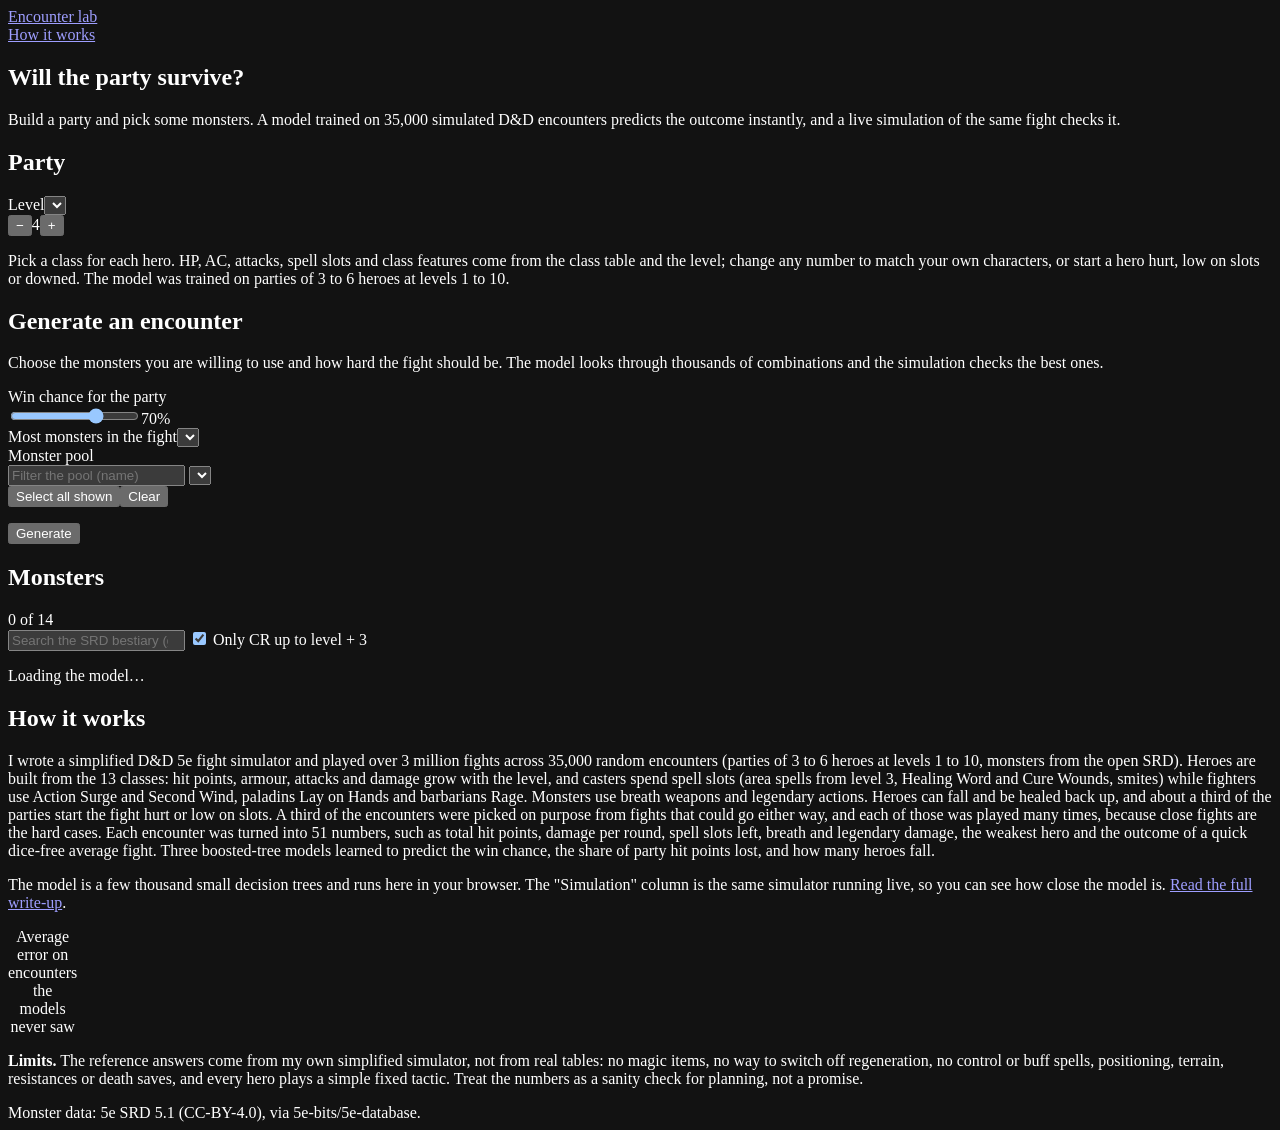
==== web/index.html @ fe72a818 "Add How it works page, fix limits text" ====
<!doctype html>
<html lang="en">
<head>
<meta charset="utf-8">
<meta name="viewport" content="width=device-width, initial-scale=1">
<title>Encounter lab</title>
<meta name="description" content="Predicts how a D&D party will do against a set of monsters, with a model trained on tens of thousands of simulated encounters.">
<meta name="color-scheme" content="dark">
<meta name="theme-color" content="#060A12">
<link rel="icon" href="data:,">
<link rel="stylesheet" href="style.css">
</head>
<body>
<header class="bar"><div class="bar-in">
  <a class="brand" href="./">Encounter lab</a>
  <nav><a href="how.html">How it works</a></nav>
</div></header>

<main class="wrap">
  <section class="intro">
    <h1>Will the party survive?</h1>
    <p class="lead">Build a party and pick some monsters. A model trained on <span data-k="enc">35,000</span> simulated D&amp;D encounters predicts the outcome instantly, and a live simulation of the same fight checks it.</p>
    <div class="presets" id="presets" aria-label="Example encounters"></div>
  </section>

  <div class="grid">
    <div class="col">
      <section class="card" aria-labelledby="partyH">
        <div class="card-head"><h2 id="partyH">Party</h2>
          <div class="ctrl"><label for="level">Level</label><select id="level"></select>
            <div class="stepper" role="group" aria-label="Number of heroes"><button type="button" id="heroDec" aria-label="Fewer heroes">−</button><span id="heroCount">4</span><button type="button" id="heroInc" aria-label="More heroes">+</button></div>
          </div>
        </div>
        <div id="heroes" class="heroes"></div>
        <p class="note">Pick a class for each hero. HP, AC, attacks, spell slots and class features come from the class table and the level; change any number to match your own characters, or start a hero hurt, low on slots or downed. The model was trained on <span class="range-text">parties of 3 to 6 heroes at levels 1 to 10</span>.</p>
      </section>

      <section class="card" aria-labelledby="genH" id="genCard">
        <div class="card-head"><h2 id="genH">Generate an encounter</h2></div>
        <p class="note first">Choose the monsters you are willing to use and how hard the fight should be. The model looks through thousands of combinations and the simulation checks the best ones.</p>
        <div class="gen-row"><span class="gen-label">Win chance for the party</span>
          <div class="gen-chips" id="genPresets" role="group" aria-label="Difficulty"></div></div>
        <div class="gen-row"><input type="range" id="genTarget" min="5" max="99" step="1" value="70" aria-label="Target win chance"><output id="genTargetOut">70%</output></div>
        <div class="gen-row"><label for="genMax" class="gen-label">Most monsters in the fight</label><select id="genMax"></select></div>
        <div class="gen-label">Monster pool <span class="sub" id="genPoolInfo"></span></div>
        <div class="search">
          <input id="gq" type="search" placeholder="Filter the pool (name)" autocomplete="off" aria-label="Filter the monster pool">
          <select id="gtype" aria-label="Monster type"></select>
        </div>
        <div class="gen-row"><button type="button" class="add" id="gAll">Select all shown</button><button type="button" class="add" id="gNone">Clear</button></div>
        <ul id="gpool" class="mlist"></ul>
        <div class="gen-row"><button type="button" class="primary" id="genGo">Generate</button><span class="sub" id="genStatus"></span></div>
        <div id="genOut" class="gen-out" aria-live="polite"></div>
      </section>

      <section class="card" aria-labelledby="monH">
        <div class="card-head"><h2 id="monH">Monsters</h2><span class="count" id="monCount">0 of 14</span></div>
        <div id="picked" class="picked"></div>
        <div class="search">
          <input id="q" type="search" placeholder="Search the SRD bestiary (goblin, troll, dragon…)" autocomplete="off" aria-label="Search monsters">
          <label class="check"><input type="checkbox" id="plausible" checked> Only CR up to level + 3</label>
        </div>
        <ul id="list" class="mlist"></ul>
      </section>
    </div>

    <aside class="col">
      <section class="card result" id="result" aria-live="polite">
        <div class="loading" id="loading">Loading the model…</div>
      </section>
    </aside>
  </div>

  <section class="card how" id="how">
    <h2>How it works</h2>
    <div class="how-grid">
      <div>
        <p>I wrote a simplified D&amp;D 5e fight simulator and played over <span data-k="fights">3 million</span> fights across <span data-k="enc">35,000</span> random encounters (<span class="range-text">parties of 3 to 6 heroes at levels 1 to 10</span>, monsters from the open SRD). Heroes are built from the 13 classes: hit points, armour, attacks and damage grow with the level, and casters spend spell slots (area spells from level 3, Healing Word and Cure Wounds, smites) while fighters use Action Surge and Second Wind, paladins Lay on Hands and barbarians Rage. Monsters use breath weapons and legendary actions. Heroes can fall and be healed back up, and about a third of the parties start the fight hurt or low on slots. A third of the encounters were picked on purpose from fights that could go either way, and each of those was played many times, because close fights are the hard cases. Each encounter was turned into 51 numbers, such as total hit points, damage per round, spell slots left, breath and legendary damage, the weakest hero and the outcome of a quick dice-free average fight. Three boosted-tree models learned to predict the win chance, the share of party hit points lost, and how many heroes fall.</p>
        <p>The model is a few thousand small decision trees and runs here in your browser. The "Simulation" column is the same simulator running live, so you can see how close the model is. <a href="how.html">Read the full write-up</a>.</p>
      </div>
      <div>
        <table class="metrics" id="metrics"><caption>Average error on encounters the models never saw</caption></table>
        <p class="note"><strong>Limits.</strong> The reference answers come from my own simplified simulator, not from real tables: no magic items, no way to switch off regeneration, no control or buff spells, positioning, terrain, resistances or death saves, and every hero plays a simple fixed tactic. Treat the numbers as a sanity check for planning, not a promise.</p>
      </div>
    </div>
  </section>
</main>
<footer class="foot"><div class="wrap"><span>Monster data: 5e SRD 5.1 (CC-BY-4.0), via 5e-bits/5e-database.</span></div></footer>

<script src="engine.js"></script>
<script src="app.js"></script>
</body>
</html>
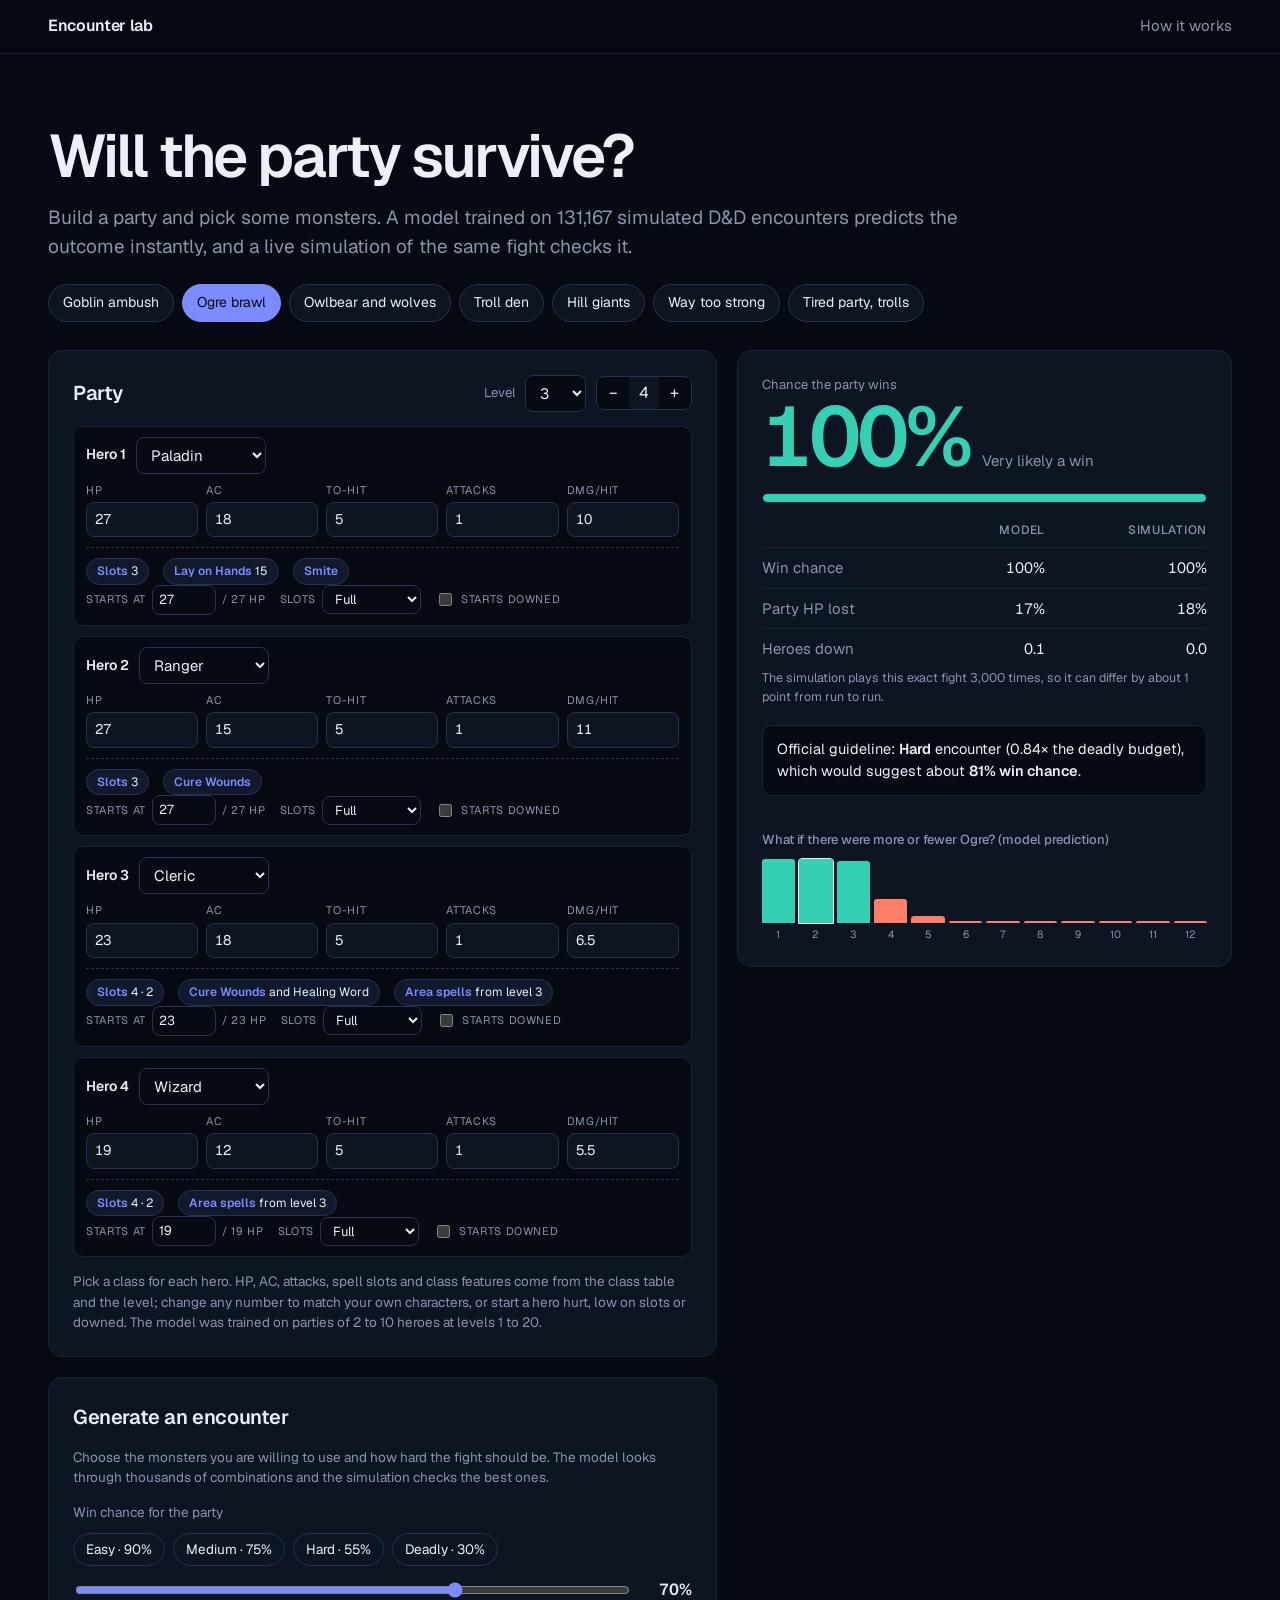
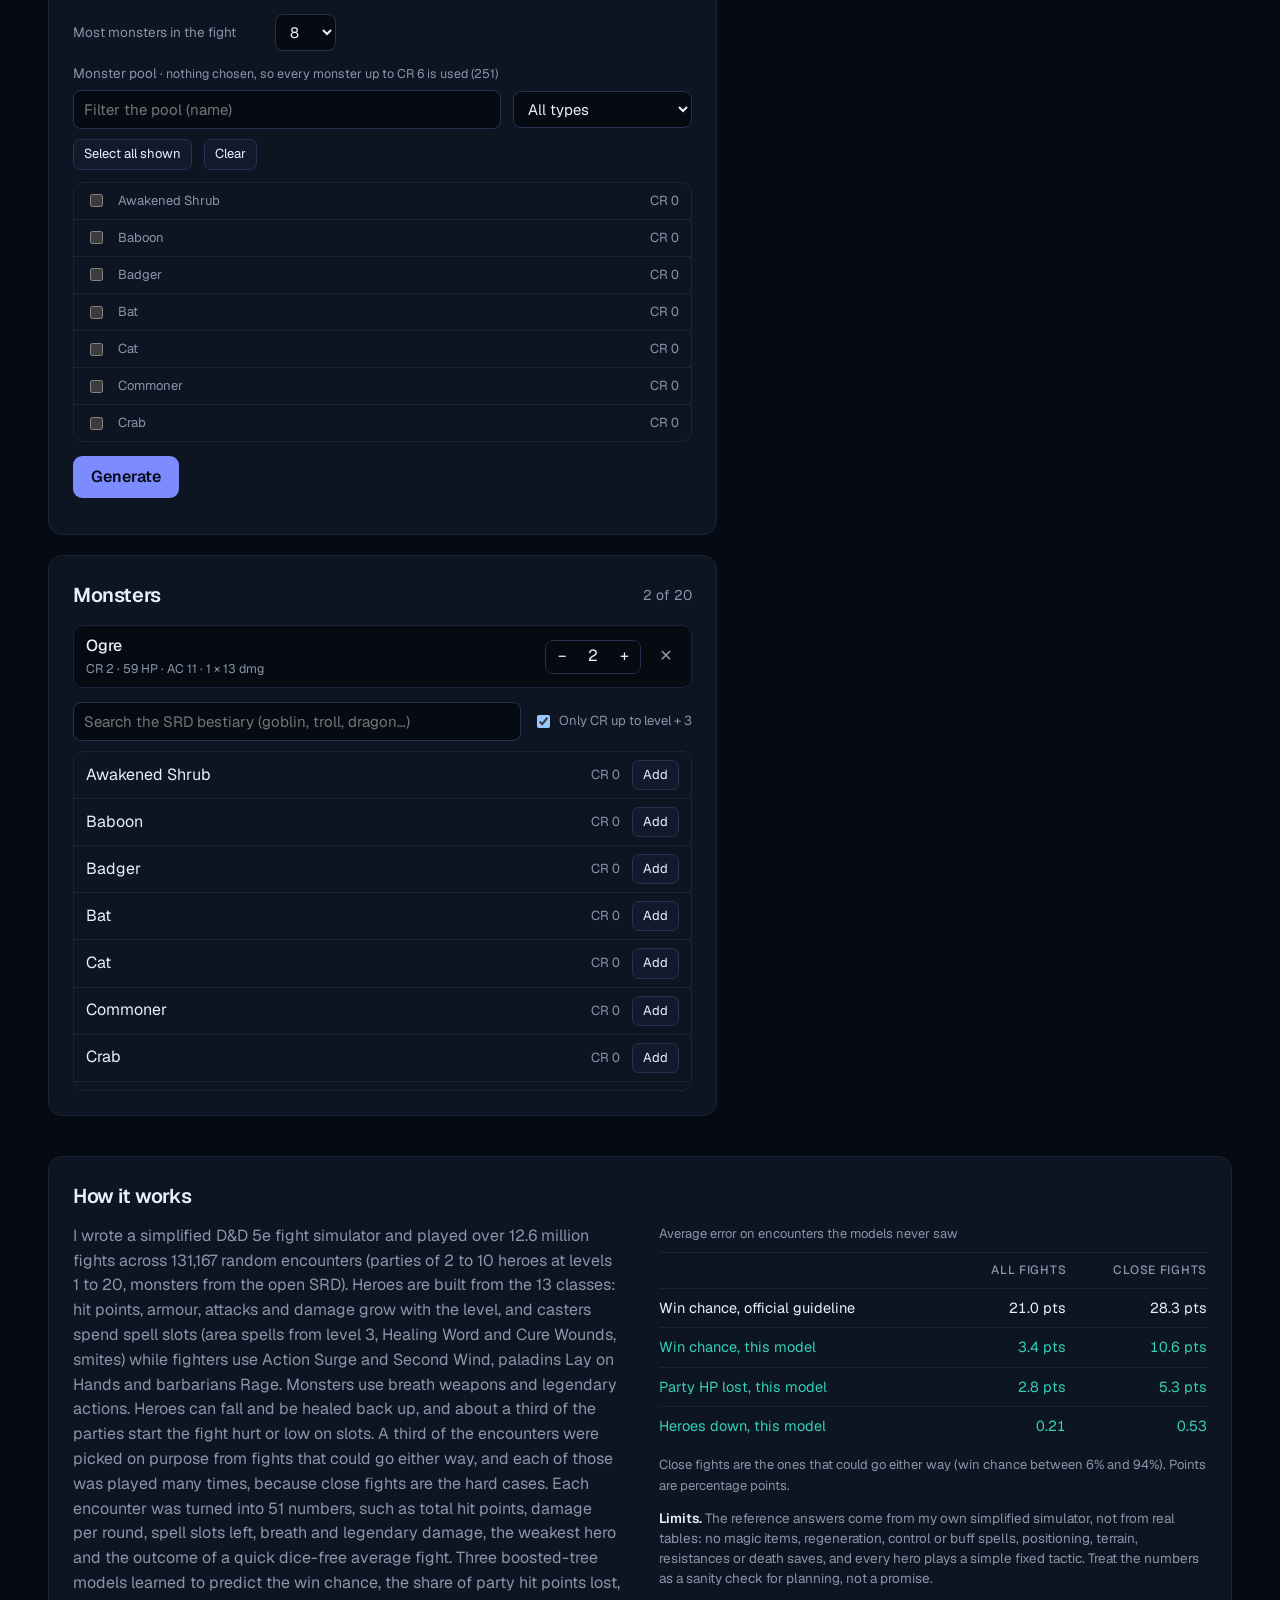
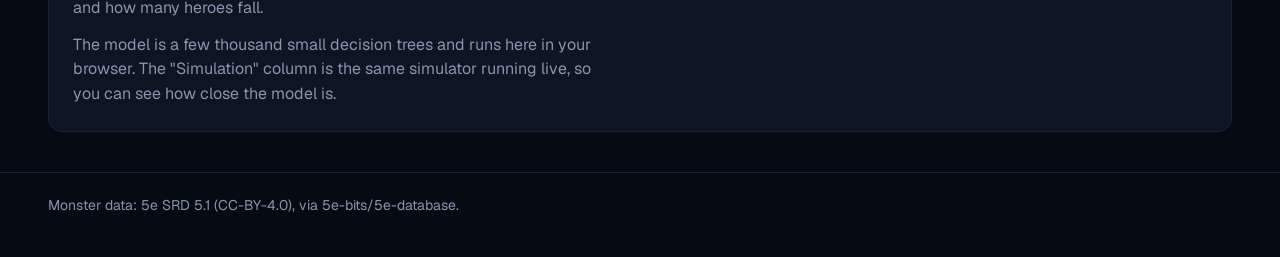
==== commit d45a7e35: "Encounter lab: win-chance model for D&D 5e encounters" ====
--- a/web/index.html
+++ b/web/index.html
@@ -13,7 +13,7 @@
 <body>
 <header class="bar"><div class="bar-in">
   <a class="brand" href="./">Encounter lab</a>
-  <nav><a href="how.html">How it works</a></nav>
+  <nav><a href="#how">How it works</a></nav>
 </div></header>
 
 <main class="wrap">
@@ -76,11 +76,11 @@
     <div class="how-grid">
       <div>
         <p>I wrote a simplified D&amp;D 5e fight simulator and played over <span data-k="fights">3 million</span> fights across <span data-k="enc">35,000</span> random encounters (<span class="range-text">parties of 3 to 6 heroes at levels 1 to 10</span>, monsters from the open SRD). Heroes are built from the 13 classes: hit points, armour, attacks and damage grow with the level, and casters spend spell slots (area spells from level 3, Healing Word and Cure Wounds, smites) while fighters use Action Surge and Second Wind, paladins Lay on Hands and barbarians Rage. Monsters use breath weapons and legendary actions. Heroes can fall and be healed back up, and about a third of the parties start the fight hurt or low on slots. A third of the encounters were picked on purpose from fights that could go either way, and each of those was played many times, because close fights are the hard cases. Each encounter was turned into 51 numbers, such as total hit points, damage per round, spell slots left, breath and legendary damage, the weakest hero and the outcome of a quick dice-free average fight. Three boosted-tree models learned to predict the win chance, the share of party hit points lost, and how many heroes fall.</p>
-        <p>The model is a few thousand small decision trees and runs here in your browser. The "Simulation" column is the same simulator running live, so you can see how close the model is. <a href="how.html">Read the full write-up</a>.</p>
+        <p>The model is a few thousand small decision trees and runs here in your browser. The "Simulation" column is the same simulator running live, so you can see how close the model is.</p>
       </div>
       <div>
         <table class="metrics" id="metrics"><caption>Average error on encounters the models never saw</caption></table>
-        <p class="note"><strong>Limits.</strong> The reference answers come from my own simplified simulator, not from real tables: no magic items, no way to switch off regeneration, no control or buff spells, positioning, terrain, resistances or death saves, and every hero plays a simple fixed tactic. Treat the numbers as a sanity check for planning, not a promise.</p>
+        <p class="note"><strong>Limits.</strong> The reference answers come from my own simplified simulator, not from real tables: no magic items, regeneration, control or buff spells, positioning, terrain, resistances or death saves, and every hero plays a simple fixed tactic. Treat the numbers as a sanity check for planning, not a promise.</p>
       </div>
     </div>
   </section>
--- a/web/style.css
+++ b/web/style.css
@@ -0,0 +1,148 @@
+@font-face { font-family: "Geist"; src: url("fonts/geist.woff2") format("woff2"); font-weight: 100 900; font-style: normal; font-display: swap; }
+:root {
+  color-scheme: dark;
+  --bg: #060A12; --surface: #0D1422; --surface2: #111A2C; --ink: #EAF0FA; --muted: #8995AB; --line: #19233A; --line2: #26324F;
+  --accent: #7C8CFF; --on-accent: #070B16; --good: #35D0B4; --mid: #F5B94A; --bad: #FF7E67;
+  --sans: "Geist", system-ui, -apple-system, "Segoe UI", Roboto, "Helvetica Neue", Arial, sans-serif;
+}
+* { box-sizing: border-box; }
+html { -webkit-text-size-adjust: 100%; }
+body { margin: 0; background: var(--bg); color: var(--ink); font: 400 16px/1.55 var(--sans); -webkit-font-smoothing: antialiased; }
+a { color: inherit; }
+.wrap { width: min(1400px, 100%); margin: 0 auto; padding: 0 clamp(16px, 4vw, 48px); }
+.bar { border-bottom: 1px solid var(--line); position: sticky; top: 0; z-index: 5; background: rgba(6, 10, 18, .85); backdrop-filter: blur(10px); }
+.bar-in { width: min(1400px, 100%); margin: 0 auto; padding: 14px clamp(16px, 4vw, 48px); display: flex; align-items: center; justify-content: space-between; }
+.brand { font-weight: 600; letter-spacing: -.02em; text-decoration: none; }
+nav a { color: var(--muted); text-decoration: none; font-size: 15px; }
+nav a:hover { color: var(--ink); }
+
+.intro { padding: clamp(36px, 7vw, 72px) 0 28px; }
+h1 { margin: 0; font-size: clamp(34px, 5vw, 60px); line-height: 1.02; letter-spacing: -.04em; font-weight: 600; }
+.lead { margin: 16px 0 0; max-width: 72ch; color: var(--muted); font-size: clamp(16px, 1.6vw, 19px); }
+.presets { display: flex; flex-wrap: wrap; gap: 8px; margin-top: 22px; }
+.chip { font: inherit; font-size: 14px; color: var(--ink); background: var(--surface); border: 1px solid var(--line2); border-radius: 999px; padding: 7px 14px; cursor: pointer; }
+.chip:hover { border-color: var(--accent); }
+.chip.on { background: var(--accent); color: var(--on-accent); border-color: var(--accent); }
+
+.grid { display: grid; grid-template-columns: minmax(0, 1.35fr) minmax(0, 1fr); gap: 20px; align-items: start; padding-bottom: 20px; }
+.col { display: grid; gap: 20px; }
+.card { background: var(--surface); border: 1px solid var(--line); border-radius: 14px; padding: clamp(16px, 2.2vw, 24px); }
+.card-head { display: flex; align-items: center; justify-content: space-between; gap: 12px; flex-wrap: wrap; margin-bottom: 14px; }
+h2 { margin: 0; font-size: 20px; letter-spacing: -.02em; font-weight: 600; }
+.count { color: var(--muted); font-size: 14px; }
+.ctrl { display: flex; align-items: center; gap: 10px; }
+label { color: var(--muted); font-size: 13px; }
+select, input[type=number], input[type=search] { font: inherit; font-size: 15px; color: var(--ink); background: var(--bg); border: 1px solid var(--line2); border-radius: 8px; padding: 7px 10px; min-width: 0; }
+select:focus, input:focus, button:focus-visible { outline: 2px solid var(--accent); outline-offset: 1px; }
+.stepper { display: inline-flex; align-items: center; border: 1px solid var(--line2); border-radius: 8px; overflow: hidden; }
+.stepper button { font: inherit; width: 32px; height: 32px; background: var(--bg); color: var(--ink); border: 0; cursor: pointer; }
+.stepper button:hover:not(:disabled) { background: var(--surface2); }
+.stepper button:disabled { color: var(--line2); cursor: default; }
+.stepper span { min-width: 30px; text-align: center; font-variant-numeric: tabular-nums; }
+
+.heroes { display: grid; gap: 10px; }
+.hero { border: 1px solid var(--line); border-radius: 10px; padding: 10px 12px; background: var(--bg); }
+.hero-top { display: flex; align-items: center; gap: 10px; margin-bottom: 8px; }
+.hero-top strong { font-weight: 600; font-size: 14px; }
+.hero-top .tag { margin-left: auto; font-size: 12px; color: var(--mid); }
+.stats { display: grid; grid-template-columns: repeat(5, minmax(0, 1fr)); gap: 8px; }
+.stats label { display: grid; gap: 3px; font-size: 11px; text-transform: uppercase; letter-spacing: .06em; }
+.stats input { width: 100%; padding: 6px 8px; font-size: 14px; font-variant-numeric: tabular-nums; background: var(--surface); }
+.note { margin: 14px 0 0; color: var(--muted); font-size: 13.5px; line-height: 1.5; }
+.note strong { color: var(--ink); font-weight: 600; }
+
+.picked { display: grid; gap: 8px; margin-bottom: 14px; }
+.picked:empty::before { content: "Nothing yet. Add monsters from the list below."; color: var(--muted); font-size: 14px; }
+.prow { display: grid; grid-template-columns: minmax(0, 1fr) auto auto; align-items: center; gap: 12px; border: 1px solid var(--line); border-radius: 10px; padding: 8px 12px; background: var(--bg); }
+.pname { font-weight: 500; overflow-wrap: anywhere; }
+.pmeta { color: var(--muted); font-size: 12.5px; }
+.pmeta .warn { color: var(--mid); }
+.rm { font: inherit; background: none; border: 0; color: var(--muted); cursor: pointer; padding: 4px 6px; border-radius: 6px; }
+.rm:hover { color: var(--bad); }
+.search { display: flex; flex-wrap: wrap; gap: 12px; align-items: center; margin-bottom: 10px; }
+.search input[type=search] { flex: 1 1 240px; }
+.check { display: inline-flex; align-items: center; gap: 6px; cursor: pointer; }
+.mlist { list-style: none; margin: 0; padding: 0; max-height: 340px; overflow: auto; border: 1px solid var(--line); border-radius: 10px; }
+.mlist li { display: grid; grid-template-columns: minmax(0, 1fr) auto auto; gap: 12px; align-items: center; padding: 8px 12px; border-bottom: 1px solid var(--line); }
+.mlist li:last-child { border-bottom: 0; }
+.mlist .cr { color: var(--muted); font-size: 13px; font-variant-numeric: tabular-nums; }
+.add { font: inherit; font-size: 13px; background: var(--surface2); color: var(--ink); border: 1px solid var(--line2); border-radius: 7px; padding: 4px 10px; cursor: pointer; }
+.add:hover:not(:disabled) { border-color: var(--accent); }
+.add:disabled { opacity: .4; cursor: default; }
+.empty { padding: 14px; color: var(--muted); font-size: 14px; }
+
+.result { position: sticky; top: 72px; }
+.loading { color: var(--muted); }
+.big { display: flex; align-items: baseline; gap: 12px; flex-wrap: wrap; }
+.pct { font-size: clamp(54px, 7vw, 84px); line-height: 1; letter-spacing: -.05em; font-weight: 600; font-variant-numeric: tabular-nums; }
+.verdict { font-size: 15px; color: var(--muted); }
+.meter { height: 10px; border-radius: 999px; background: var(--bg); border: 1px solid var(--line); overflow: hidden; margin: 14px 0 4px; }
+.meter i { display: block; height: 100%; width: 0; border-radius: 999px; transition: width .35s ease, background-color .35s ease; }
+.cap { font-size: 13px; color: var(--muted); }
+table { border-collapse: collapse; width: 100%; }
+.cmp { margin-top: 18px; font-variant-numeric: tabular-nums; }
+.cmp th, .cmp td { padding: 8px 0; border-top: 1px solid var(--line); text-align: right; font-size: 15px; }
+.cmp th:first-child, .cmp td:first-child { text-align: left; color: var(--muted); font-weight: 400; }
+.cmp thead th { border-top: 0; color: var(--muted); font-size: 12px; font-weight: 500; text-transform: uppercase; letter-spacing: .06em; padding-top: 0; }
+.cmp td.sim { color: var(--ink); }
+.sub { font-size: 12.5px; color: var(--muted); }
+.guide { margin-top: 18px; padding: 12px 14px; border: 1px solid var(--line); border-radius: 10px; background: var(--bg); font-size: 14.5px; }
+.guide b { font-weight: 600; }
+.warns { margin: 14px 0 0; padding: 0; list-style: none; display: grid; gap: 6px; }
+.warns li { font-size: 13.5px; color: var(--mid); padding-left: 16px; position: relative; }
+.warns li::before { content: "!"; position: absolute; left: 0; font-weight: 700; }
+.sens { margin-top: 20px; }
+.sens h3 { margin: 0 0 8px; font-size: 13px; font-weight: 500; color: var(--muted); }
+.bars { display: grid; grid-template-columns: repeat(12, minmax(0, 1fr)); gap: 4px; align-items: end; height: 84px; }
+.bars div { display: grid; align-content: end; height: 100%; text-align: center; font-size: 10.5px; color: var(--muted); }
+.bars i { display: block; border-radius: 3px 3px 0 0; min-height: 2px; background: var(--line2); margin-bottom: 3px; }
+.bars .cur i { outline: 1px solid var(--ink); }
+.how { margin-top: 20px; }
+.how-grid { display: grid; grid-template-columns: repeat(2, minmax(0, 1fr)); gap: clamp(16px, 3vw, 40px); }
+.how p { margin: 12px 0 0; color: var(--muted); }
+.metrics caption { text-align: left; color: var(--muted); font-size: 13px; margin: 12px 0 8px; }
+.metrics th, .metrics td { padding: 8px 0; border-top: 1px solid var(--line); font-size: 14.5px; text-align: right; font-variant-numeric: tabular-nums; }
+.metrics th:first-child { text-align: left; font-weight: 400; }
+.metrics tr.best td, .metrics tr.best th { color: var(--good); }
+.metrics thead th, .metrics tr:first-of-type th { color: var(--muted); font-size: 12px; text-transform: uppercase; letter-spacing: .06em; font-weight: 500; }
+.metrics caption.foot-cap { caption-side: bottom; margin: 10px 0 0; }
+.foot { border-top: 1px solid var(--line); margin-top: 40px; padding: 22px 0 40px; color: var(--muted); font-size: 14px; }
+
+@media (max-width: 980px) { .grid, .how-grid { grid-template-columns: 1fr; } .result { position: static; } }
+@media (max-width: 560px) { .stats { grid-template-columns: repeat(3, minmax(0, 1fr)); } }
+@media (prefers-reduced-motion: reduce) { .meter i { transition: none; } }
+
+/* encounter generator */
+.note.first { margin-top: 0; margin-bottom: 14px; }
+.gen-row { display: flex; flex-wrap: wrap; align-items: center; gap: 10px 12px; margin: 0 0 12px; }
+.gen-label { color: var(--muted); font-size: 13.5px; margin-bottom: 6px; }
+.gen-row .gen-label { margin: 0; min-width: 190px; }
+.gen-chips { display: flex; flex-wrap: wrap; gap: 8px; }
+.gen-chips .chip { padding: 5px 12px; font-size: 13.5px; }
+#genTarget { flex: 1 1 220px; accent-color: var(--accent); }
+#genTargetOut { min-width: 48px; text-align: right; font-variant-numeric: tabular-nums; font-weight: 600; }
+#gpool { margin-bottom: 14px; max-height: 260px; }
+#gpool li { grid-template-columns: auto minmax(0, 1fr) auto; cursor: pointer; }
+#gpool input { accent-color: var(--accent); }
+.primary { font: inherit; font-weight: 600; background: var(--accent); color: var(--on-accent); border: 0; border-radius: 9px; padding: 9px 18px; cursor: pointer; }
+.primary:hover:not(:disabled) { filter: brightness(1.08); }
+.primary:disabled { opacity: .5; cursor: default; }
+.gen-out { display: grid; gap: 10px; margin-top: 4px; }
+.gres { display: grid; grid-template-columns: minmax(0, 1fr) auto; gap: 8px 12px; align-items: center; border: 1px solid var(--line); border-radius: 10px; padding: 10px 12px; background: var(--bg); }
+.gres .gname { font-weight: 600; }
+.gres .gmeta { color: var(--muted); font-size: 13px; font-variant-numeric: tabular-nums; }
+.gres .gwarn { color: var(--mid); font-size: 13px; grid-column: 1 / -1; }
+.gen-msg { color: var(--muted); font-size: 14px; line-height: 1.5; border: 1px dashed var(--line2); border-radius: 10px; padding: 12px; }
+
+.hero-top select { min-width: 130px; }
+.hero.down { border-color: var(--bad); }
+.hero.down .tag { color: var(--bad); }
+.start { display: flex; flex-wrap: wrap; align-items: center; gap: 8px 14px; margin-top: 10px; padding-top: 10px; border-top: 1px dashed var(--line2); font-size: 13px; color: var(--muted); }
+.start.feat:empty { display: none; }
+.start.feat + .start { border-top: 0; margin-top: 0; padding-top: 0; }
+.start label { display: flex; align-items: center; gap: 6px; text-transform: uppercase; letter-spacing: .06em; font-size: 11px; }
+.start input[type=number] { width: 64px; padding: 4px 6px; font-size: 13px; }
+.start select { padding: 4px 8px; font-size: 13px; }
+.start .chk { text-transform: uppercase; }
+.pill { font-size: 12px; color: var(--ink); background: var(--surface2); border: 1px solid var(--line2); border-radius: 999px; padding: 3px 10px; }
+.pill b { color: var(--accent); font-weight: 600; }
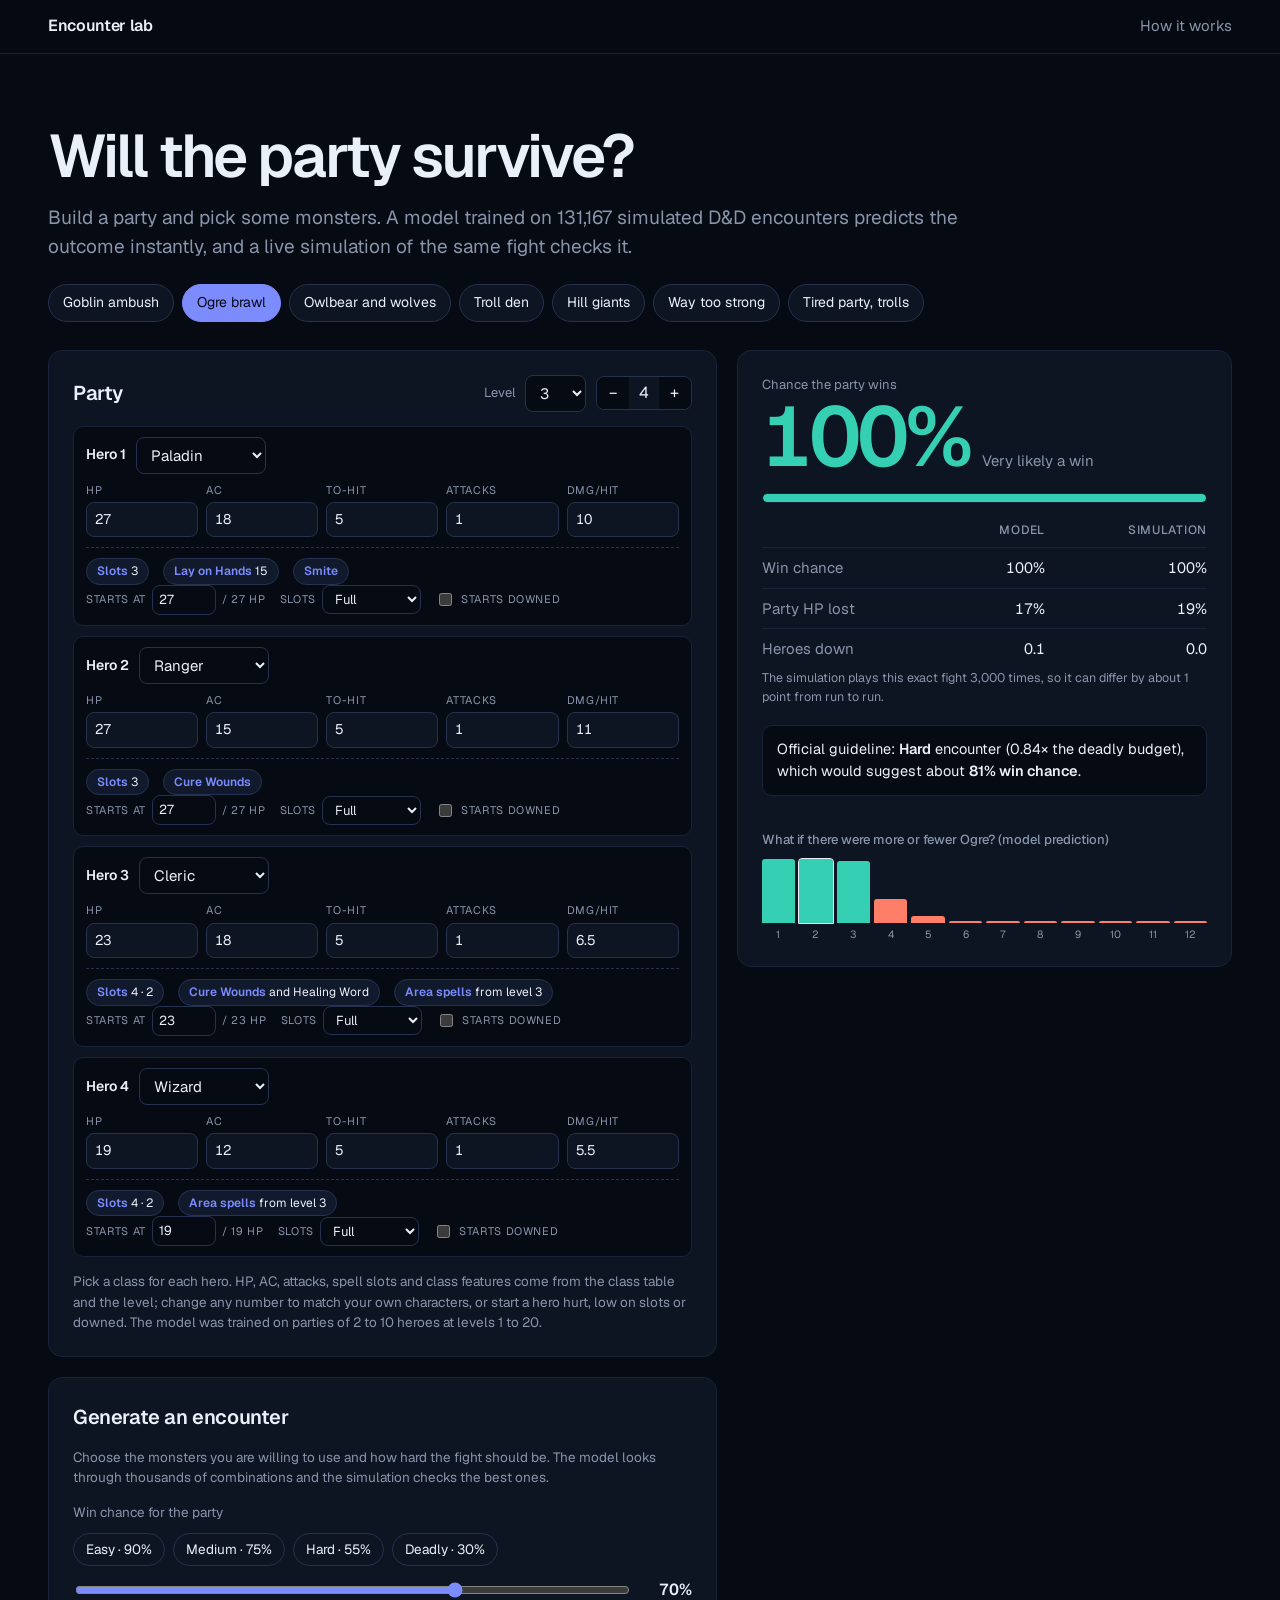
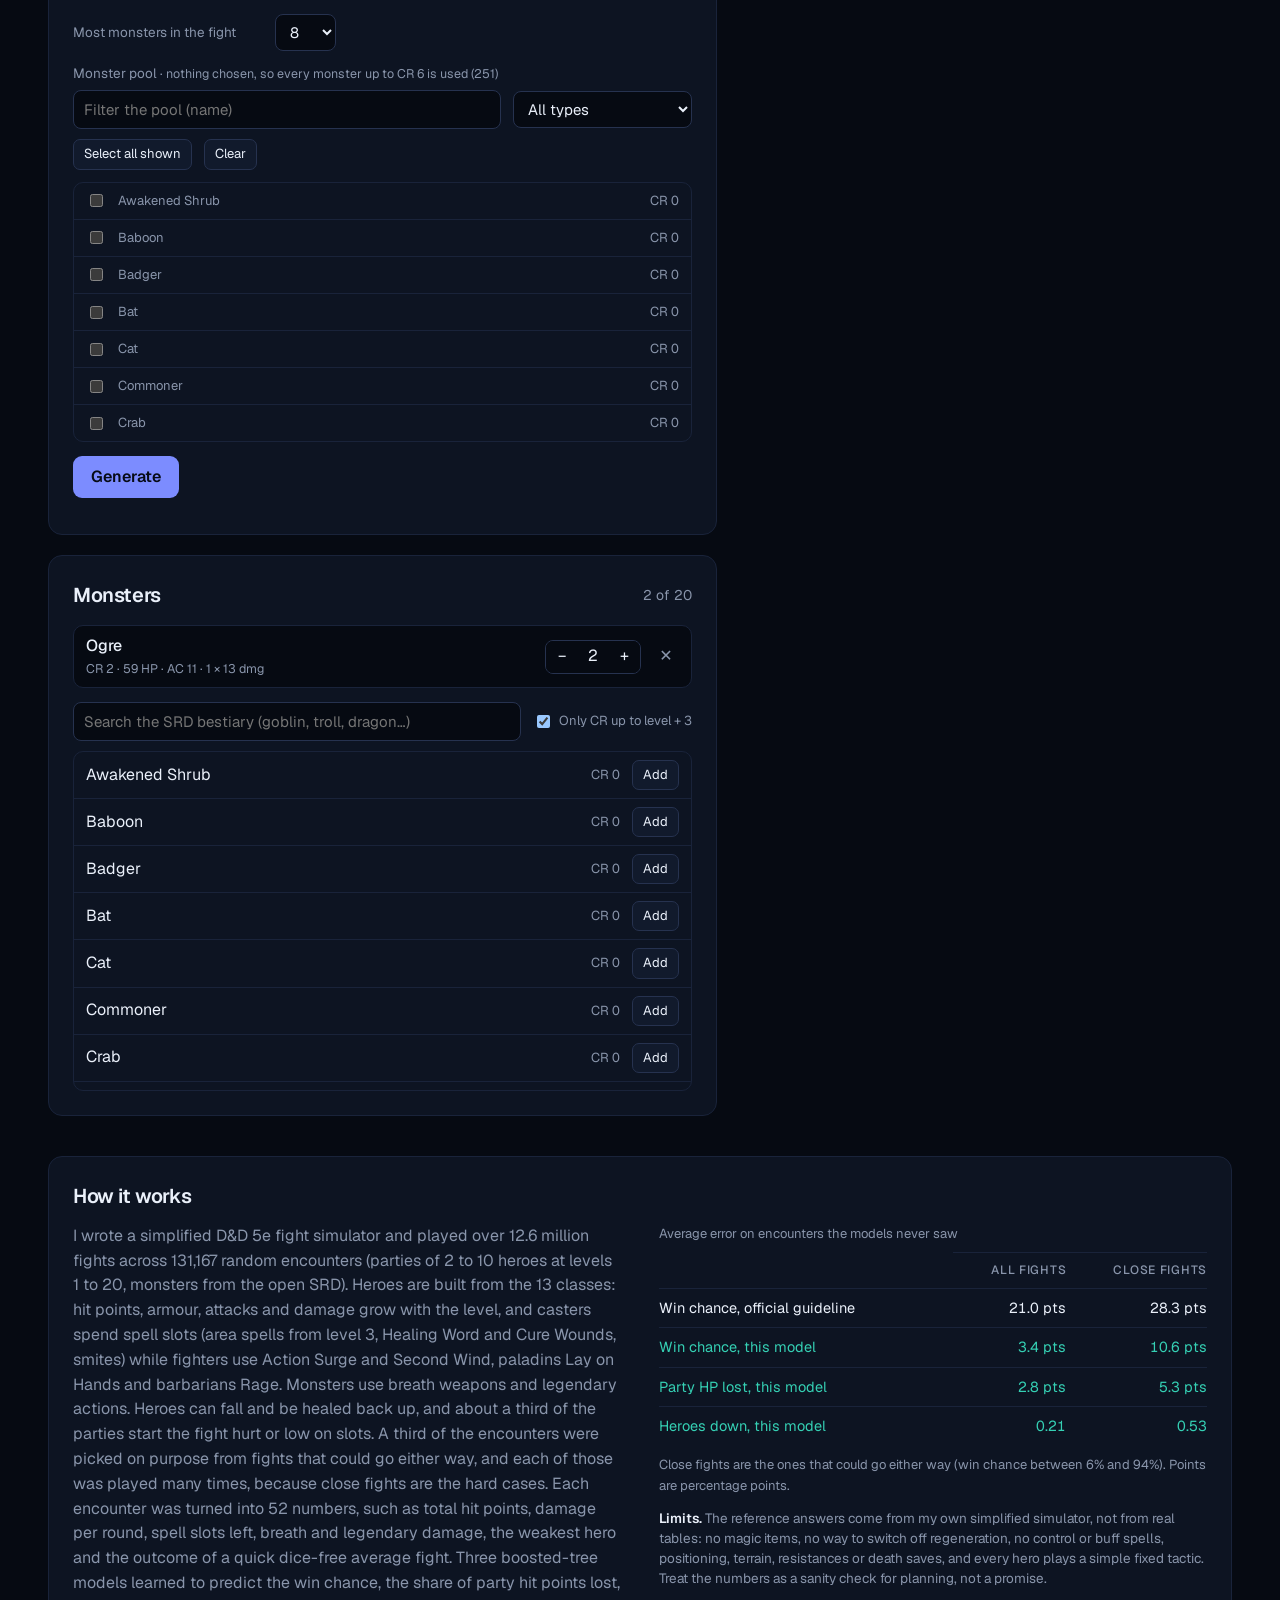
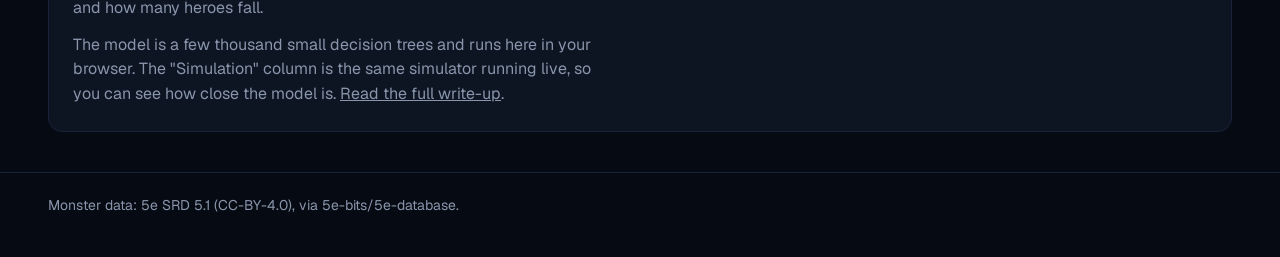
==== commit cdcb84a2: "Accessibility fixes, line-ending rules, page metadata" ====
--- a/web/index.html
+++ b/web/index.html
@@ -13,7 +13,7 @@
 <body>
 <header class="bar"><div class="bar-in">
   <a class="brand" href="./">Encounter lab</a>
-  <nav><a href="#how">How it works</a></nav>
+  <nav><a href="how.html">How it works</a></nav>
 </div></header>
 
 <main class="wrap">
@@ -75,12 +75,12 @@
     <h2>How it works</h2>
     <div class="how-grid">
       <div>
-        <p>I wrote a simplified D&amp;D 5e fight simulator and played over <span data-k="fights">3 million</span> fights across <span data-k="enc">35,000</span> random encounters (<span class="range-text">parties of 3 to 6 heroes at levels 1 to 10</span>, monsters from the open SRD). Heroes are built from the 13 classes: hit points, armour, attacks and damage grow with the level, and casters spend spell slots (area spells from level 3, Healing Word and Cure Wounds, smites) while fighters use Action Surge and Second Wind, paladins Lay on Hands and barbarians Rage. Monsters use breath weapons and legendary actions. Heroes can fall and be healed back up, and about a third of the parties start the fight hurt or low on slots. A third of the encounters were picked on purpose from fights that could go either way, and each of those was played many times, because close fights are the hard cases. Each encounter was turned into 51 numbers, such as total hit points, damage per round, spell slots left, breath and legendary damage, the weakest hero and the outcome of a quick dice-free average fight. Three boosted-tree models learned to predict the win chance, the share of party hit points lost, and how many heroes fall.</p>
-        <p>The model is a few thousand small decision trees and runs here in your browser. The "Simulation" column is the same simulator running live, so you can see how close the model is.</p>
+        <p>I wrote a simplified D&amp;D 5e fight simulator and played over <span data-k="fights">3 million</span> fights across <span data-k="enc">35,000</span> random encounters (<span class="range-text">parties of 3 to 6 heroes at levels 1 to 10</span>, monsters from the open SRD). Heroes are built from the 13 classes: hit points, armour, attacks and damage grow with the level, and casters spend spell slots (area spells from level 3, Healing Word and Cure Wounds, smites) while fighters use Action Surge and Second Wind, paladins Lay on Hands and barbarians Rage. Monsters use breath weapons and legendary actions. Heroes can fall and be healed back up, and about a third of the parties start the fight hurt or low on slots. A third of the encounters were picked on purpose from fights that could go either way, and each of those was played many times, because close fights are the hard cases. Each encounter was turned into 52 numbers, such as total hit points, damage per round, spell slots left, breath and legendary damage, the weakest hero and the outcome of a quick dice-free average fight. Three boosted-tree models learned to predict the win chance, the share of party hit points lost, and how many heroes fall.</p>
+        <p>The model is a few thousand small decision trees and runs here in your browser. The "Simulation" column is the same simulator running live, so you can see how close the model is. <a href="how.html">Read the full write-up</a>.</p>
       </div>
       <div>
         <table class="metrics" id="metrics"><caption>Average error on encounters the models never saw</caption></table>
-        <p class="note"><strong>Limits.</strong> The reference answers come from my own simplified simulator, not from real tables: no magic items, regeneration, control or buff spells, positioning, terrain, resistances or death saves, and every hero plays a simple fixed tactic. Treat the numbers as a sanity check for planning, not a promise.</p>
+        <p class="note"><strong>Limits.</strong> The reference answers come from my own simplified simulator, not from real tables: no magic items, no way to switch off regeneration, no control or buff spells, positioning, terrain, resistances or death saves, and every hero plays a simple fixed tactic. Treat the numbers as a sanity check for planning, not a promise.</p>
       </div>
     </div>
   </section>
--- a/web/style.css
+++ b/web/style.css
@@ -146,3 +146,4 @@
 .start .chk { text-transform: uppercase; }
 .pill { font-size: 12px; color: var(--ink); background: var(--surface2); border: 1px solid var(--line2); border-radius: 999px; padding: 3px 10px; }
 .pill b { color: var(--accent); font-weight: 600; }
+.sr { position: absolute; width: 1px; height: 1px; margin: -1px; padding: 0; overflow: hidden; clip: rect(0 0 0 0); white-space: nowrap; border: 0; }
